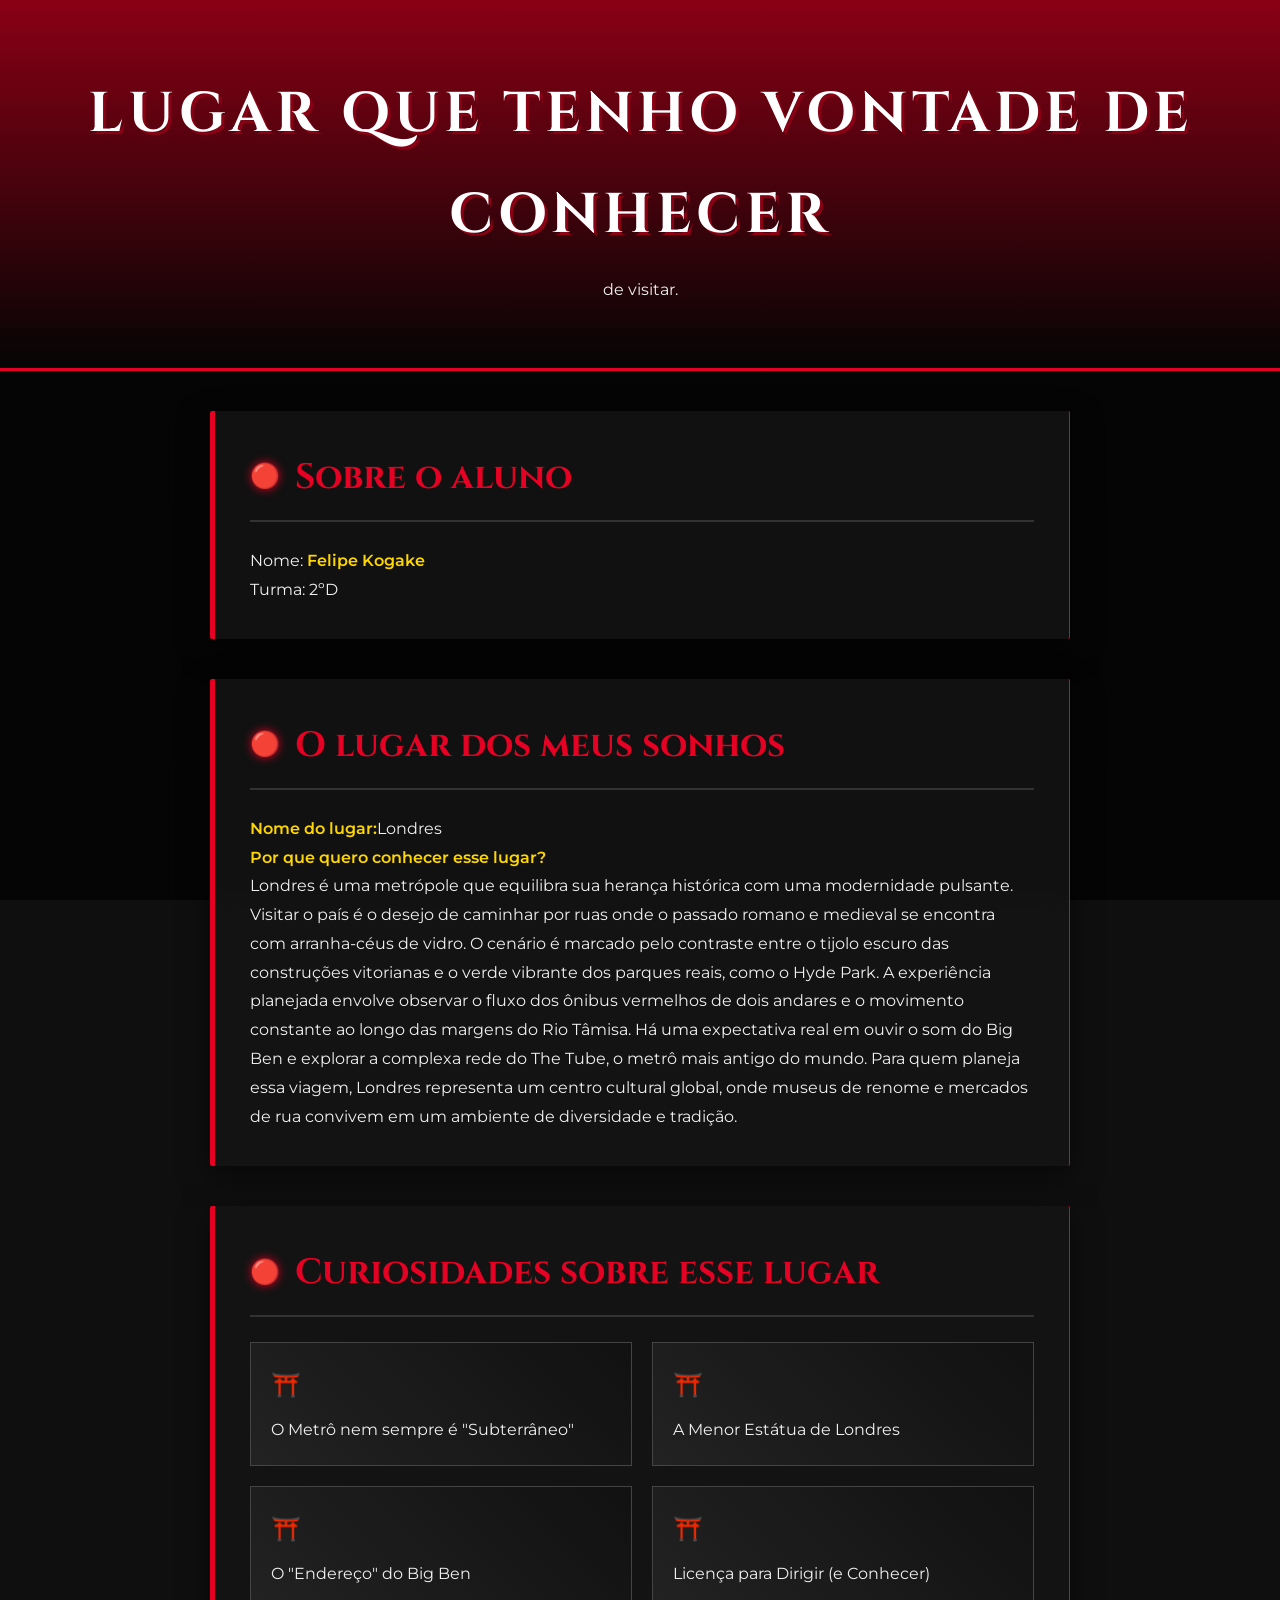
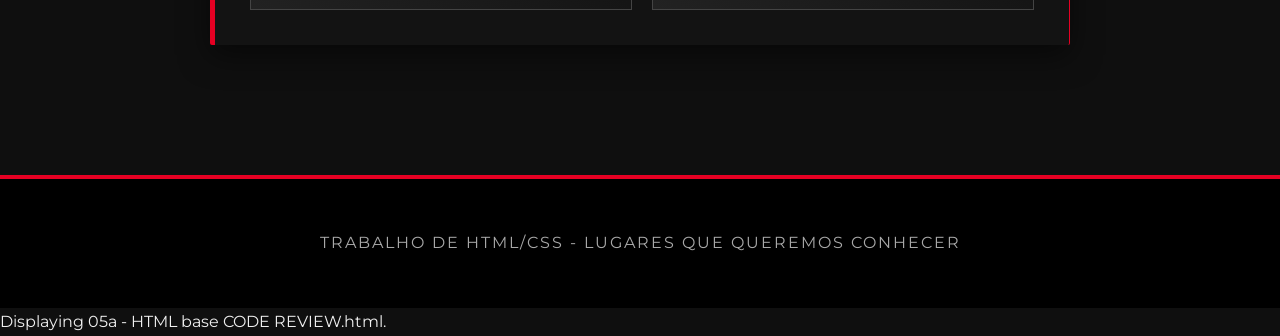
==== html/FelipeKogake.html @ c312e116 "Adicionando página HTML e estilização CSS para a página de viagem" ====
<!DOCTYPE html>
<html lang="pt-BR">
    <head>
        <meta charset="UTF-8">
        <title>Felipe Kogake</title>
        <link rel="stylesheet" href="../css/FelipeKogake.css">
    </head>
    <body>

        <header>
            <h1>Lugar que tenho vontade de conhecer</h1>
                de visitar.</p>
        </header>

        <main>
            <section id="aluno">
                <h2>Sobre o aluno</h2>
                <p>Nome: <strong>Felipe Kogake</strong></p>
                <p>Turma: 2ºD</p>
            </section>

            <section id="lugar">
                <h2>O lugar dos meus sonhos</h2>
                <p><strong>Nome do lugar:</strong>Londres</p>
                <p><strong>Por que quero conhecer esse lugar?</strong></p>
                <p>
                    Londres é uma metrópole que equilibra sua herança histórica
                    com uma modernidade pulsante. Visitar o país é o desejo de
                    caminhar por ruas onde o passado romano e medieval se
                    encontra com arranha-céus de vidro. O cenário é marcado pelo
                    contraste entre o tijolo escuro das construções vitorianas e
                    o verde vibrante dos parques reais, como o Hyde Park.

                    A experiência planejada envolve observar o fluxo dos ônibus
                    vermelhos de dois andares e o movimento constante ao longo
                    das margens do Rio Tâmisa. Há uma expectativa real em ouvir
                    o som do Big Ben e explorar a complexa rede do The Tube, o
                    metrô mais antigo do mundo. Para quem planeja essa viagem,
                    Londres representa um centro cultural global, onde museus de
                    renome e mercados de rua convivem em um ambiente de
                    diversidade e tradição.
                </p>
            </section>

            <section id="curiosidades">
                <h2>Curiosidades sobre esse lugar</h2>
                <ul>
                    <li>O Metrô nem sempre é "Subterrâneo"</li>
                    <li>A Menor Estátua de Londres</li>
                    <li>O "Endereço" do Big Ben</li>
                    <li>Licença para Dirigir (e Conhecer)</li>
                </ul>
            </section>
        </main>

        <footer>
            <p>Trabalho de HTML/CSS - Lugares que queremos conhecer</p>
        </footer>

    </body>
</html>
Displaying 05a - HTML base CODE REVIEW.html.
---- css/FelipeKogake.css ----
/* --- Importando Fontes Estilosas --- */
@import url('https://fonts.googleapis.com/css2?family=Cinzel:wght@700&family=Montserrat:wght@300;400;600&display=swap');

:root {
    --japan-red: #e60023; /* Vermelho vibrante */
    --dark-red: #8a0015;
    --midnight-black: #0f0f0f;
    --paper-white: #f0f0f0;
    --gold-accent: #ffd700;
}

/* --- Reset e Configurações Básicas --- */
* {
    margin: 0;
    padding: 0;
    box-sizing: border-box;
}

body {
    font-family: 'Montserrat', sans-serif;
    color: var(--paper-white);
    background-color: var(--midnight-black);
    line-height: 1.8;
    overflow-x: hidden;
    
    /* Imagem de Fundo Estilosa (Templo Japonês / Paisagem Vermelha) */
    background-image: linear-gradient(rgba(0,0,0,0.7), rgba(0,0,0,0.7)), 
                      url('https://images.unsplash.com/photo-1528360983277-13d9b152c6d4?q=80&w=2070&auto=format&fit=crop');
    background-size: cover;
    background-attachment: fixed; /* Efeito Parallax */
    background-position: center;
}

/* --- Animação de Sakuras (Pétalas) Caindo --- */
/* Usando pseudo-elementos para criar partículas sem mudar o HTML */
body::before, body::after {
    content: "🌸 ❀ 🌸";
    position: fixed;
    top: -10vh;
    color: #ffb7c5;
    font-size: 2rem;
    text-shadow: 0 0 10px var(--japan-red);
    z-index: 0;
    animation-timing-function: linear;
    animation-iteration-count: infinite;
}

body::before {
    left: 10%;
    animation: falling 12s infinite;
}

body::after {
    right: 20%;
    animation: falling 18s infinite 2s; /* Delay para não cair junto */
}

@keyframes falling {
    0% { transform: translateY(0) rotate(0deg); opacity: 0; }
    20% { opacity: 1; }
    100% { transform: translateY(110vh) rotate(360deg); opacity: 0; }
}

/* --- Header --- */
header {
    background: linear-gradient(to bottom, var(--dark-red), transparent);
    padding: 4rem 1rem;
    text-align: center;
    position: relative;
    border-bottom: 3px solid var(--japan-red);
}

header h1 {
    font-family: 'Cinzel', serif;
    font-size: 3.5rem;
    text-transform: uppercase;
    letter-spacing: 5px;
    text-shadow: 3px 3px 0px var(--dark-red);
    margin-bottom: 10px;
    color: #fff;
    
    /* Animação de entrada */
    animation: slideInDown 1s ease-out;
}

header p {
    font-size: 1.2rem;
    color: var(--gold-accent);
    letter-spacing: 2px;
}

/* --- Container Principal --- */
main {
    max-width: 900px;
    margin: 0 auto;
    padding: 40px 20px;
    position: relative;
    z-index: 1; /* Ficar acima das sakuras */
}

/* --- Seções (Cards) --- */
section {
    background: rgba(20, 20, 20, 0.85); /* Fundo vidro escuro */
    backdrop-filter: blur(10px);
    margin-bottom: 40px;
    padding: 35px;
    border-radius: 2px; /* Cantos mais retos estilo japonês */
    border-left: 5px solid var(--japan-red);
    border-right: 1px solid var(--japan-red);
    box-shadow: 0 10px 30px rgba(0,0,0,0.5);
    transition: all 0.4s ease;
    
    /* Imagem de fundo sutil dentro do card */
    background-image: url('https://www.transparenttextures.com/patterns/black-scales.png');
}

section:hover {
    transform: scale(1.02) translateY(-5px);
    box-shadow: 0 0 25px var(--japan-red), inset 0 0 20px rgba(230, 0, 35, 0.2);
    border-color: var(--gold-accent);
}

/* Títulos das Seções */
h2 {
    font-family: 'Cinzel', serif;
    color: var(--japan-red);
    font-size: 2.2rem;
    margin-bottom: 25px;
    border-bottom: 2px solid #333;
    padding-bottom: 10px;
    display: flex;
    align-items: center;
}

h2::before {
    content: "🔴"; /* Círculo vermelho representando o sol nascente */
    font-size: 1.5rem;
    margin-right: 15px;
    filter: drop-shadow(0 0 5px var(--japan-red));
}

/* Texto em Destaque */
strong {
    color: var(--gold-accent);
    font-weight: 600;
}

/* --- Lista de Curiosidades --- */
ul {
    display: grid;
    grid-template-columns: 1fr 1fr; /* Duas colunas */
    gap: 20px;
    list-style: none;
}

ul li {
    background: linear-gradient(45deg, #222, #111);
    padding: 20px;
    border: 1px solid #444;
    transition: 0.3s;
    position: relative;
    overflow: hidden;
}

ul li:hover {
    background: var(--japan-red);
    color: white;
    border-color: var(--japan-red);
    cursor: pointer;
    transform: translateX(10px);
}

ul li:hover strong {
    color: white;
}

/* Ícone na lista */
ul li::before {
    content: "⛩️";
    font-size: 1.5rem;
    display: block;
    margin-bottom: 10px;
    color: var(--japan-red);
    transition: color 0.3s;
}

ul li:hover::before {
    color: white;
}

/* --- Footer --- */
footer {
    text-align: center;
    padding: 50px 20px;
    background: #000;
    border-top: 4px solid var(--japan-red);
    margin-top: 50px;
}

footer p {
    font-size: 1rem;
    opacity: 0.7;
    text-transform: uppercase;
    letter-spacing: 2px;
}

/* --- Scrollbar Customizada (Estilo Webkit) --- */
::-webkit-scrollbar {
    width: 12px;
}

::-webkit-scrollbar-track {
    background: #111;
}

::-webkit-scrollbar-thumb {
    background: var(--japan-red);
    border-radius: 6px;
    border: 2px solid #111;
}

::-webkit-scrollbar-thumb:hover {
    background: var(--dark-red);
}

/* --- Animações Extras --- */
@keyframes slideInDown {
    from { transform: translateY(-50px); opacity: 0; }
    to { transform: translateY(0); opacity: 1; }
}

/* Responsividade */
@media (max-width: 768px) {
    header h1 { font-size: 2.2rem; }
    ul { grid-template-columns: 1fr; } /* Uma coluna no celular */
    body::before, body::after { font-size: 1.5rem; }
}
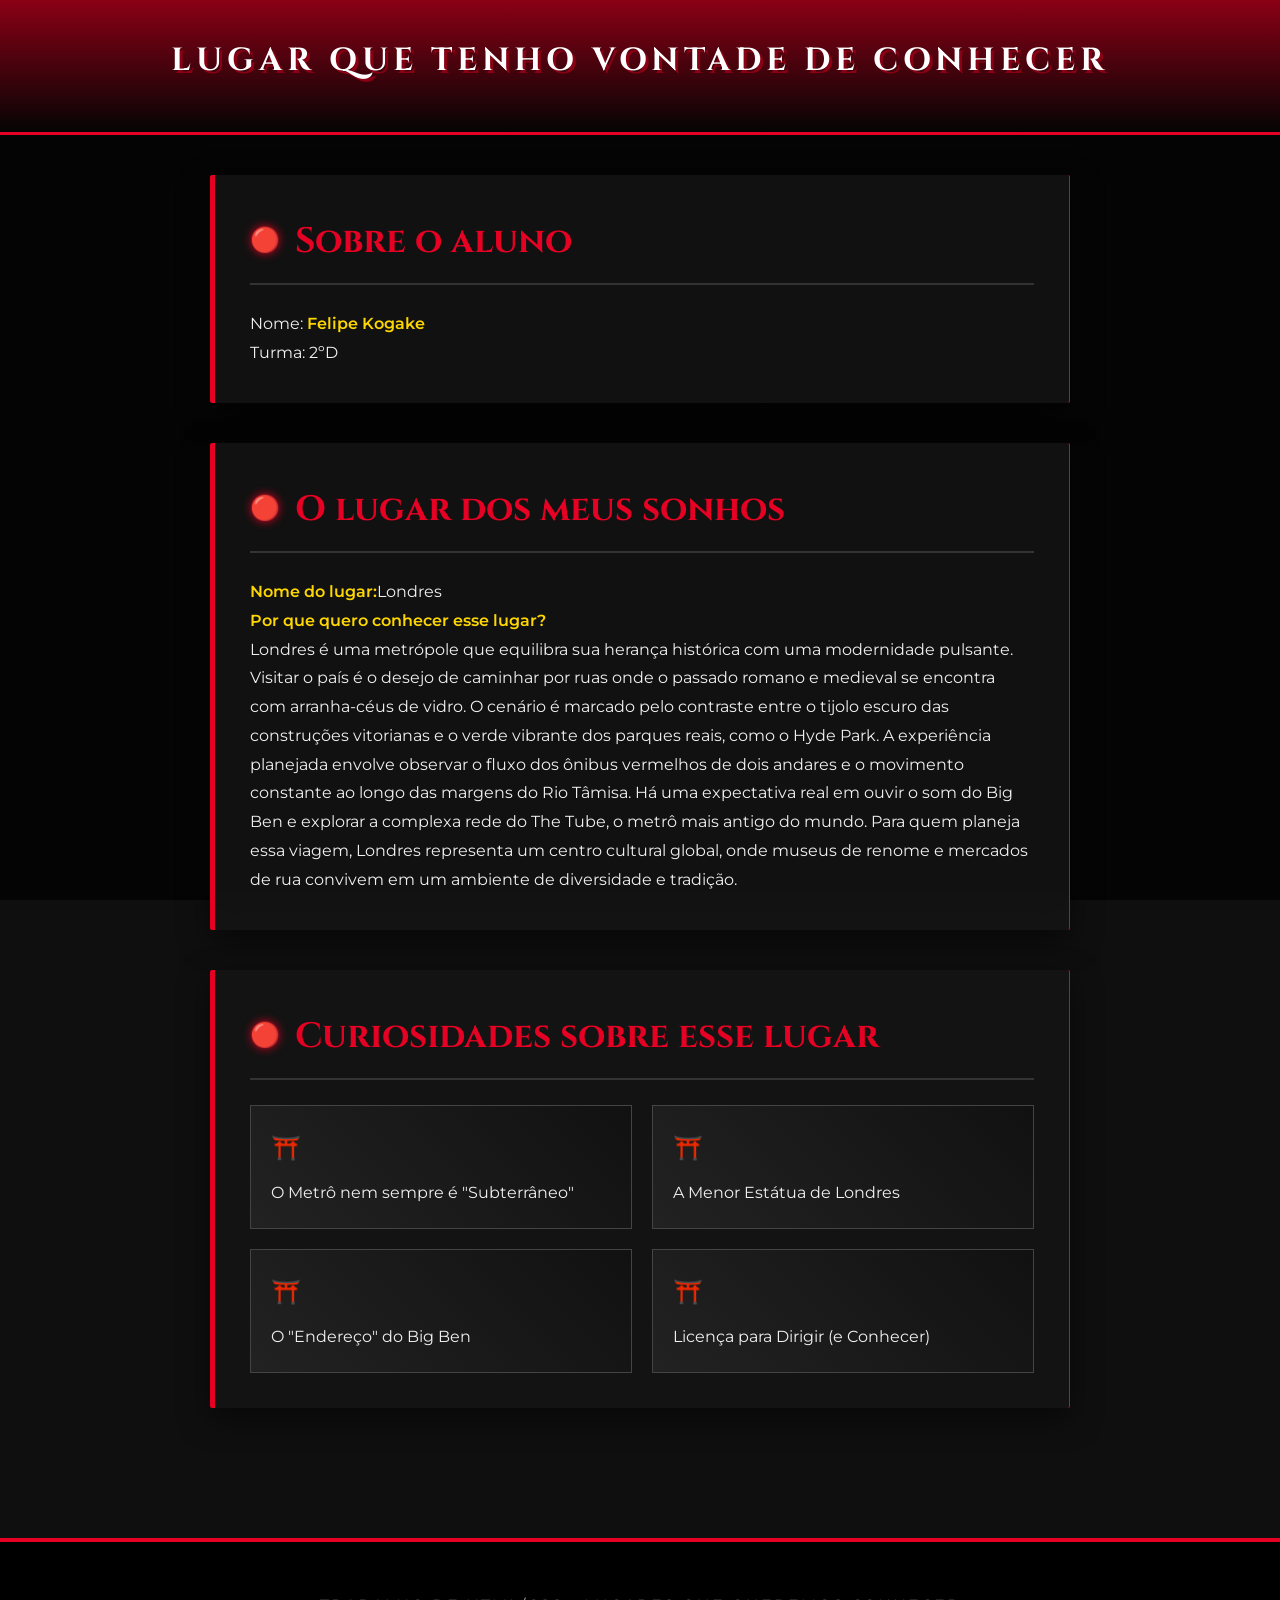
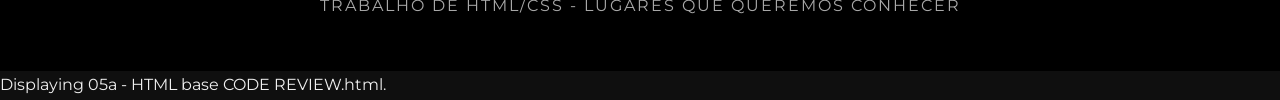
==== commit 582218a2: "Corrijindo erro da página HTML e alterando o arquivo css" ====
--- a/html/FelipeKogake.html
+++ b/html/FelipeKogake.html
@@ -9,7 +9,6 @@
 
         <header>
             <h1>Lugar que tenho vontade de conhecer</h1>
-                de visitar.</p>
         </header>
 
         <main>
@@ -57,6 +56,8 @@
             <p>Trabalho de HTML/CSS - Lugares que queremos conhecer</p>
         </footer>
 
+
+        <script src="script.js"></script>
     </body>
 </html>
 Displaying 05a - HTML base CODE REVIEW.html.
--- a/css/FelipeKogake.css
+++ b/css/FelipeKogake.css
@@ -64,7 +64,7 @@
 /* --- Header --- */
 header {
     background: linear-gradient(to bottom, var(--dark-red), transparent);
-    padding: 4rem 1rem;
+    padding: 2rem 1rem;
     text-align: center;
     position: relative;
     border-bottom: 3px solid var(--japan-red);
@@ -72,7 +72,7 @@
 
 header h1 {
     font-family: 'Cinzel', serif;
-    font-size: 3.5rem;
+    font-size: 2rem;
     text-transform: uppercase;
     letter-spacing: 5px;
     text-shadow: 3px 3px 0px var(--dark-red);
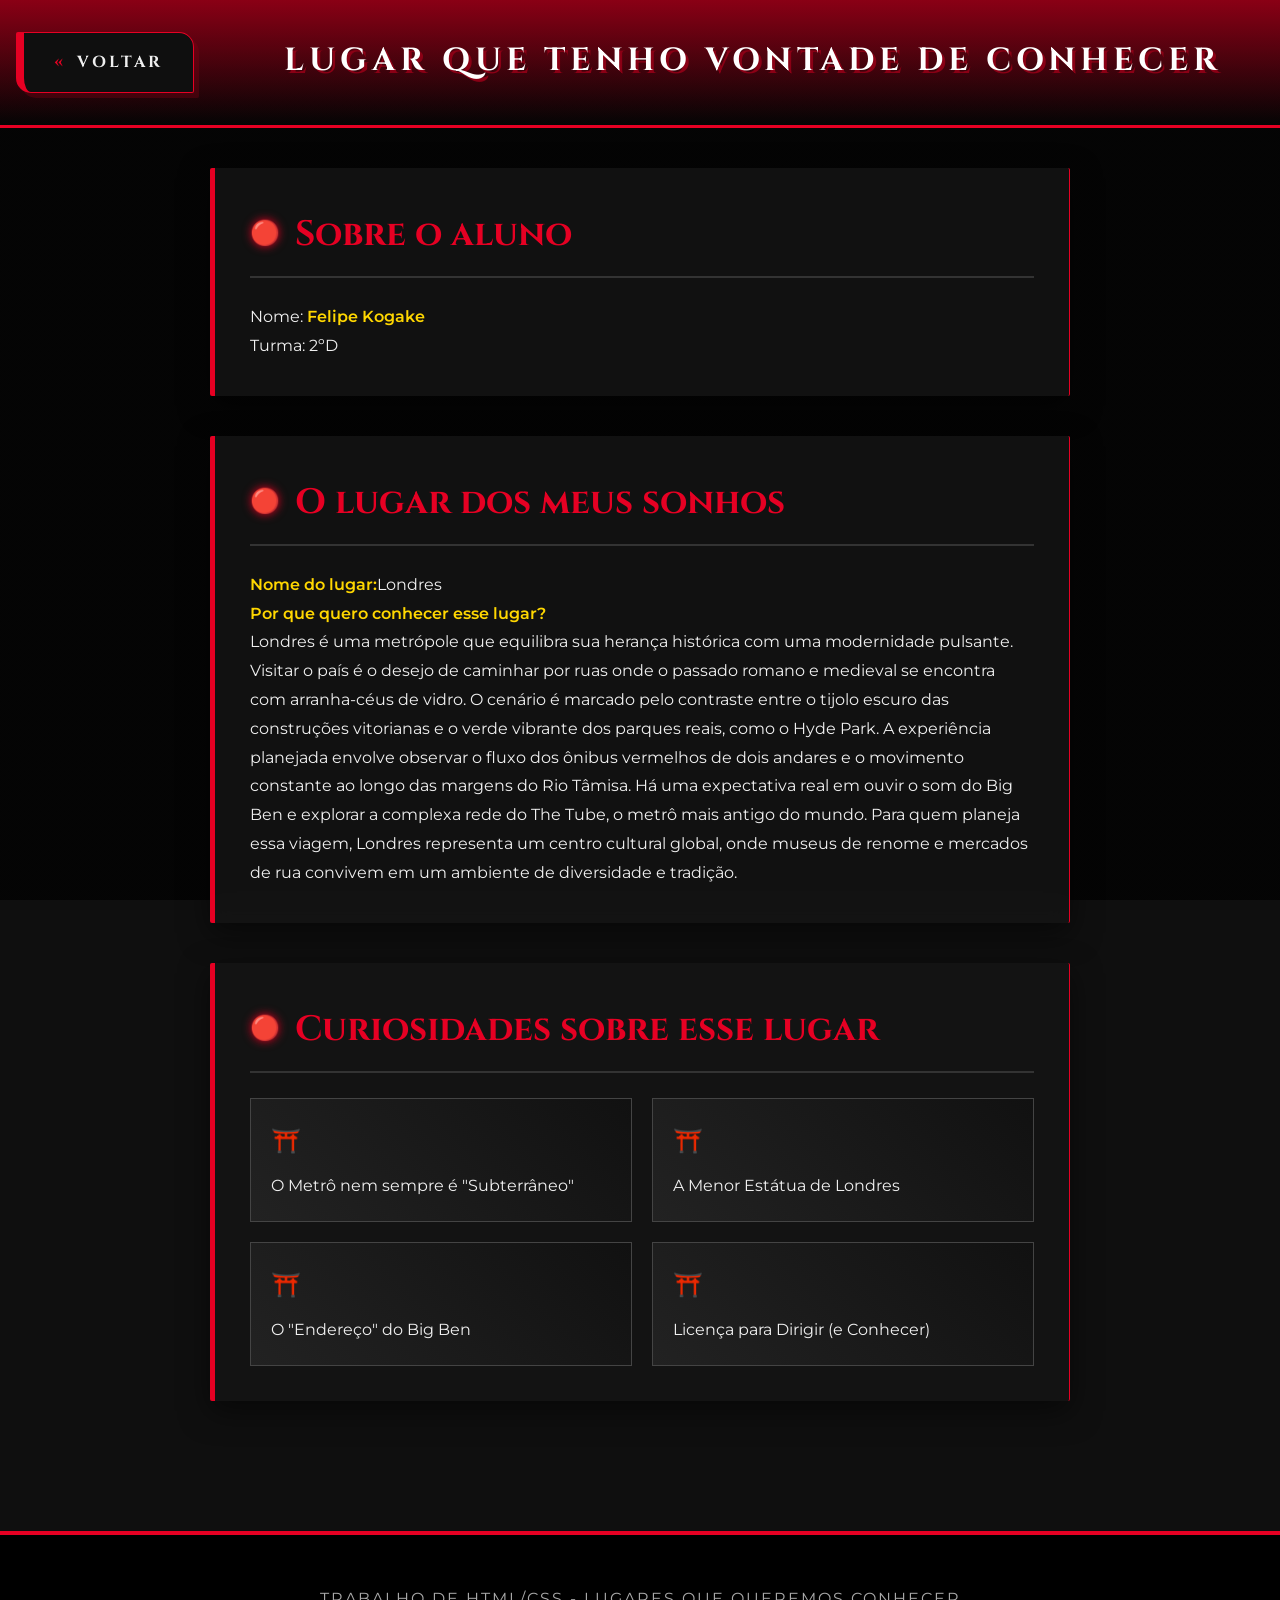
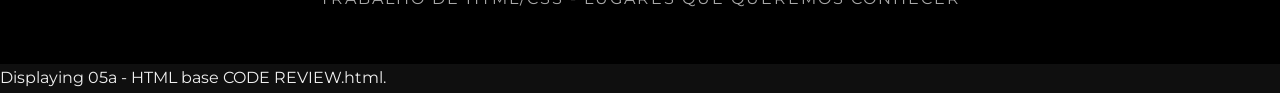
==== commit 51d4b7b5: "Subindo corratmente a página de todos e estilização indivdual de cada card." ====
--- a/html/FelipeKogake.html
+++ b/html/FelipeKogake.html
@@ -8,6 +8,7 @@
     <body>
 
         <header>
+            <a href="../index.html" class="btn-back">Voltar</a>
             <h1>Lugar que tenho vontade de conhecer</h1>
         </header>
 
--- a/css/FelipeKogake.css
+++ b/css/FelipeKogake.css
@@ -68,6 +68,7 @@
     text-align: center;
     position: relative;
     border-bottom: 3px solid var(--japan-red);
+    display: flex;
 }
 
 header h1 {
@@ -76,7 +77,6 @@
     text-transform: uppercase;
     letter-spacing: 5px;
     text-shadow: 3px 3px 0px var(--dark-red);
-    margin-bottom: 10px;
     color: #fff;
     
     /* Animação de entrada */
@@ -234,4 +234,79 @@
     header h1 { font-size: 2.2rem; }
     ul { grid-template-columns: 1fr; } /* Uma coluna no celular */
     body::before, body::after { font-size: 1.5rem; }
+}
+
+/* --- BOTÃO VOLTAR ESTILO SAMURAI --- */
+.btn-back {
+    display: inline-flex;
+    align-items: center;
+    justify-content: center;
+    padding: 12px 30px;
+    
+    /* Cores e Tipografia */
+    background: #0f0f0f;
+    color: var(--paper-white) !important;
+    font-family: 'Cinzel', serif;
+    text-decoration: none;
+    text-transform: uppercase;
+    letter-spacing: 3px;
+    font-weight: 700;
+    
+    /* Formato e Borda */
+    border: 1px solid var(--japan-red);
+    border-left: 8px solid var(--japan-red); /* "Cabo" da espada */
+    border-radius: 2px 15px 2px 15px; /* Corte assimétrico */
+    
+    position: relative;
+    overflow: hidden;
+    transition: all 0.4s cubic-bezier(0.23, 1, 0.32, 1);
+    cursor: pointer;
+    box-shadow: 5px 5px 0px rgba(138, 0, 21, 0.3);
+
+    margin-right: 90px;
+}
+
+/* Seta Estilizada */
+.btn-back::before {
+    content: "«";
+    margin-right: 10px;
+    font-size: 1.2rem;
+    color: var(--japan-red);
+    transition: 0.3s;
+}
+
+/* Efeito de Brilho da Lâmina (Katana Flash) */
+.btn-back::after {
+    content: '';
+    position: absolute;
+    top: 0;
+    left: -150%;
+    width: 100%;
+    height: 100%;
+    background: linear-gradient(
+        90deg, 
+        transparent, 
+        rgba(255, 255, 255, 0.2), 
+        transparent
+    );
+    transform: skewX(-30deg);
+    transition: 0.6s;
+}
+
+/* Hover: Ativando o modo Combate */
+.btn-back:hover {
+    color: var(--gold-accent) !important;
+    background: #1a1a1a;
+    transform: translateX(-10px); /* Move para trás, indicando retorno */
+    border-color: var(--gold-accent);
+    box-shadow: 0 0 15px rgba(230, 0, 35, 0.5);
+}
+
+.btn-back:hover::after {
+    left: 150%;
+}
+
+.btn-back:hover::before {
+    color: var(--gold-accent);
+    transform: translateX(-5px);
 }
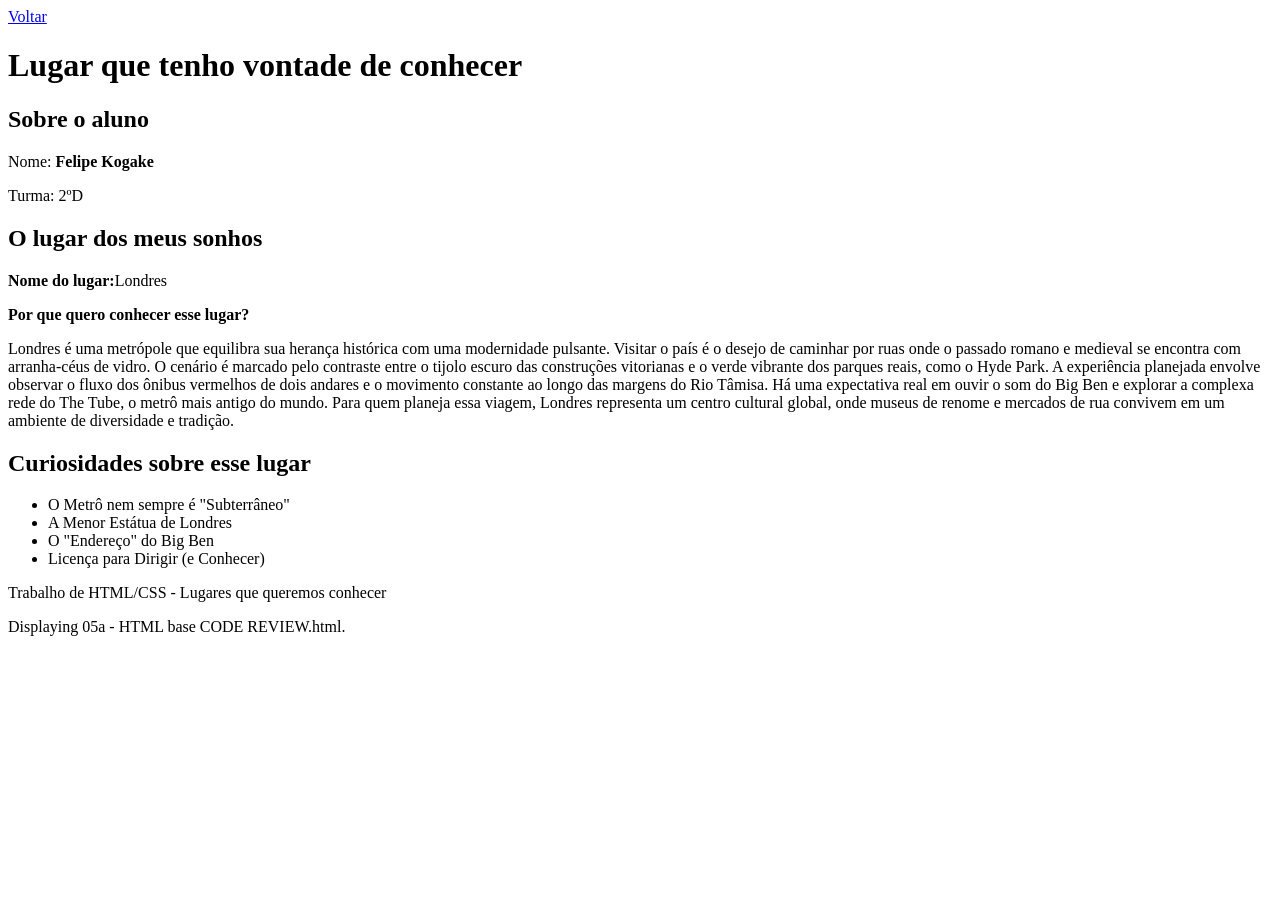
==== commit d678575d: "trocando os nomes dos arquivos" ====
--- a/html/FelipeKogake.html
+++ b/html/FelipeKogake.html
@@ -3,7 +3,7 @@
     <head>
         <meta charset="UTF-8">
         <title>Felipe Kogake</title>
-        <link rel="stylesheet" href="../css/FelipeKogake.css">
+        <link rel="stylesheet" href="../css/felipeKogake.css">
     </head>
     <body>
 
